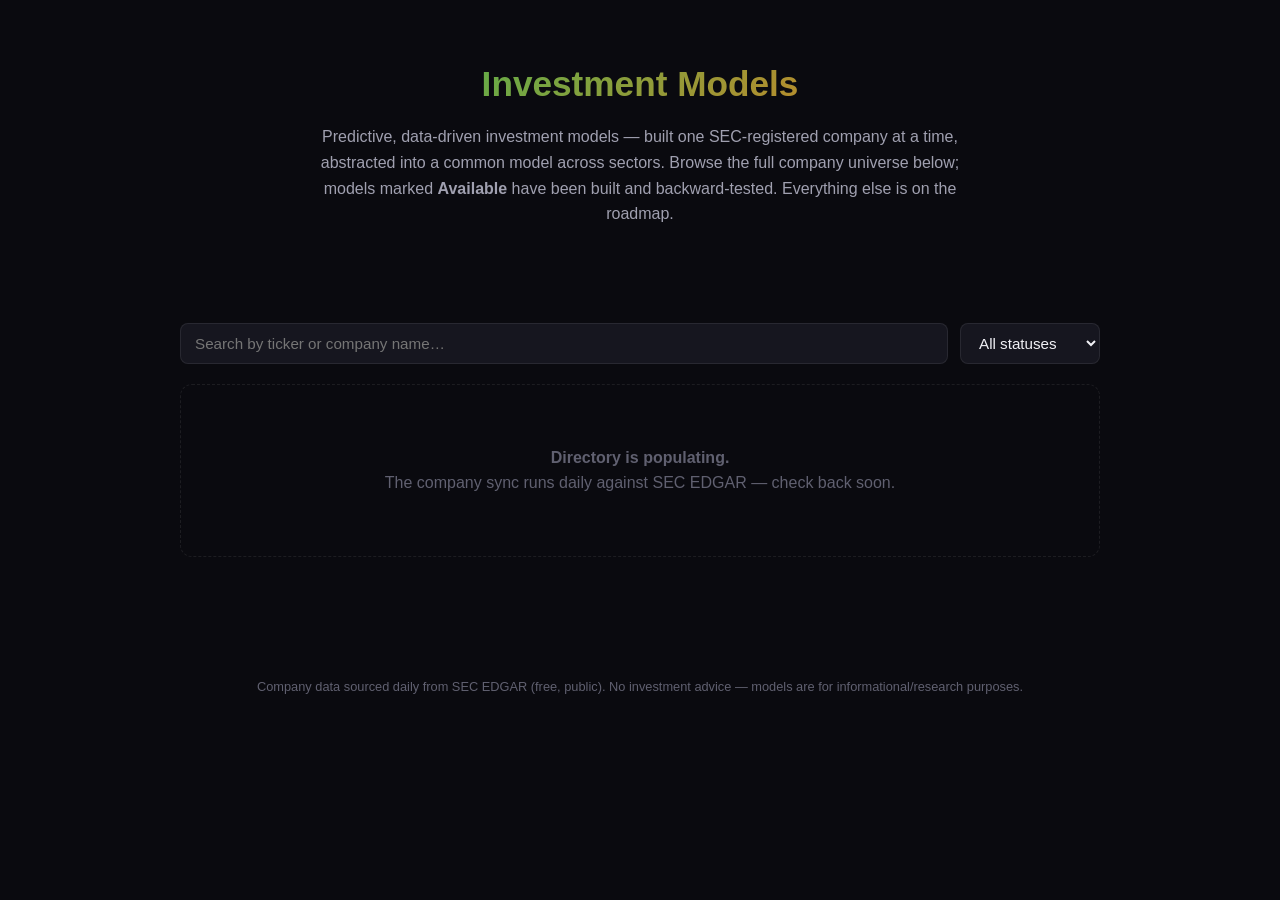
==== index.html @ e5c44fa7 "Add teaser directory page Searchable/filterable table of SEC-registered companies from data/companie" ====
<!DOCTYPE html>
<html lang="en">
<head>
<meta charset="UTF-8" />
<meta name="viewport" content="width=device-width, initial-scale=1.0" />
<title>Investment Models</title>
<style>
  *, *::before, *::after { margin: 0; padding: 0; box-sizing: border-box; }
  :root {
    --bg-primary: #0a0a0f;
    --bg-card: #16161f;
    --bg-card-hover: #1c1c28;
    --text-primary: #f0f0f5;
    --text-secondary: #a0a0b0;
    --text-muted: #606070;
    --accent: #22c55e;
    --accent-orange: #f97316;
    --border: rgba(255,255,255,0.08);
  }
  body {
    font-family: -apple-system, BlinkMacSystemFont, 'Segoe UI', sans-serif;
    background: var(--bg-primary);
    color: var(--text-primary);
    line-height: 1.6;
  }
  header {
    max-width: 960px;
    margin: 0 auto;
    padding: 56px 20px 32px;
    text-align: center;
  }
  header h1 {
    font-size: 2.2rem;
    background: linear-gradient(135deg, var(--accent), var(--accent-orange));
    -webkit-background-clip: text;
    background-clip: text;
    color: transparent;
    margin-bottom: 12px;
  }
  header p {
    color: var(--text-secondary);
    max-width: 640px;
    margin: 0 auto;
  }
  main { max-width: 960px; margin: 0 auto; padding: 0 20px 80px; }
  .stats {
    display: flex;
    gap: 16px;
    justify-content: center;
    flex-wrap: wrap;
    margin: 32px 0;
  }
  .stat {
    background: var(--bg-card);
    border: 1px solid var(--border);
    border-radius: 10px;
    padding: 16px 24px;
    text-align: center;
    min-width: 140px;
  }
  .stat .n { font-size: 1.6rem; font-weight: 700; }
  .stat .l { color: var(--text-muted); font-size: 0.85rem; }
  .controls {
    display: flex;
    gap: 12px;
    margin-bottom: 20px;
    flex-wrap: wrap;
  }
  input, select {
    background: var(--bg-card);
    border: 1px solid var(--border);
    color: var(--text-primary);
    padding: 10px 14px;
    border-radius: 8px;
    font-size: 0.95rem;
  }
  input { flex: 1; min-width: 200px; }
  table { width: 100%; border-collapse: collapse; }
  th, td {
    text-align: left;
    padding: 12px 14px;
    border-bottom: 1px solid var(--border);
    font-size: 0.9rem;
  }
  th { color: var(--text-muted); font-weight: 600; text-transform: uppercase; font-size: 0.75rem; letter-spacing: 0.03em; }
  tr:hover td { background: var(--bg-card-hover); }
  .badge {
    display: inline-block;
    padding: 3px 10px;
    border-radius: 999px;
    font-size: 0.75rem;
    font-weight: 600;
  }
  .badge.available { background: rgba(34,197,94,0.15); color: var(--accent); }
  .badge.coming_soon { background: rgba(255,255,255,0.08); color: var(--text-muted); }
  .empty-state {
    text-align: center;
    color: var(--text-muted);
    padding: 60px 20px;
    border: 1px dashed var(--border);
    border-radius: 12px;
  }
  .ticker { font-weight: 700; font-family: ui-monospace, monospace; }
  footer {
    text-align: center;
    color: var(--text-muted);
    font-size: 0.8rem;
    padding: 40px 20px;
  }
</style>
</head>
<body>
<header>
  <h1>Investment Models</h1>
  <p>Predictive, data-driven investment models — built one SEC-registered company at a time,
  abstracted into a common model across sectors. Browse the full company universe below; models
  marked <strong>Available</strong> have been built and backward-tested. Everything else is on
  the roadmap.</p>
</header>
<main>
  <div class="stats" id="stats"></div>
  <div class="controls">
    <input type="text" id="search" placeholder="Search by ticker or company name…" />
    <select id="statusFilter">
      <option value="">All statuses</option>
      <option value="available">Available</option>
      <option value="coming_soon">Coming soon</option>
    </select>
  </div>
  <div id="content"></div>
</main>
<footer>
  Company data sourced daily from SEC EDGAR (free, public). No investment advice — models are
  for informational/research purposes.
</footer>
<script>
async function load() {
  const contentEl = document.getElementById('content');
  const statsEl = document.getElementById('stats');
  let data;
  try {
    const res = await fetch('data/companies.json', { cache: 'no-store' });
    if (!res.ok) throw new Error('not found');
    data = await res.json();
  } catch (e) {
    contentEl.innerHTML = `<div class="empty-state">
      <p><strong>Directory is populating.</strong></p>
      <p>The company sync runs daily against SEC EDGAR — check back soon.</p>
    </div>`;
    return;
  }

  const companies = (data.companies || []).filter(c => c.active !== false);
  statsEl.innerHTML = `
    <div class="stat"><div class="n">${companies.length.toLocaleString()}</div><div class="l">Companies tracked</div></div>
    <div class="stat"><div class="n">${data.available_count ?? 0}</div><div class="l">Models available</div></div>
  `;

  function render() {
    const q = document.getElementById('search').value.trim().toLowerCase();
    const status = document.getElementById('statusFilter').value;
    const rows = companies.filter(c => {
      const matchesQ = !q || c.ticker.toLowerCase().includes(q) || (c.name || '').toLowerCase().includes(q);
      const matchesStatus = !status || c.status === status;
      return matchesQ && matchesStatus;
    }).slice(0, 500);

    if (!rows.length) {
      contentEl.innerHTML = '<div class="empty-state">No companies match your search.</div>';
      return;
    }

    contentEl.innerHTML = `<table>
      <thead><tr><th>Ticker</th><th>Company</th><th>Sector (SIC)</th><th>Status</th></tr></thead>
      <tbody>
        ${rows.map(c => `<tr>
          <td class="ticker">${c.ticker}</td>
          <td>${c.name || ''}</td>
          <td>${c.major_group_title || '—'}</td>
          <td><span class="badge ${c.status}">${c.status === 'available' ? 'Available' : 'Coming soon'}</span></td>
        </tr>`).join('')}
      </tbody>
    </table>
    ${companies.length > 500 ? `<p style="color:var(--text-muted);margin-top:12px;font-size:0.85rem;">Showing first 500 matches — refine your search to narrow further.</p>` : ''}`;
  }

  document.getElementById('search').addEventListener('input', render);
  document.getElementById('statusFilter').addEventListener('change', render);
  render();
}
load();
</script>
</body>
</html>
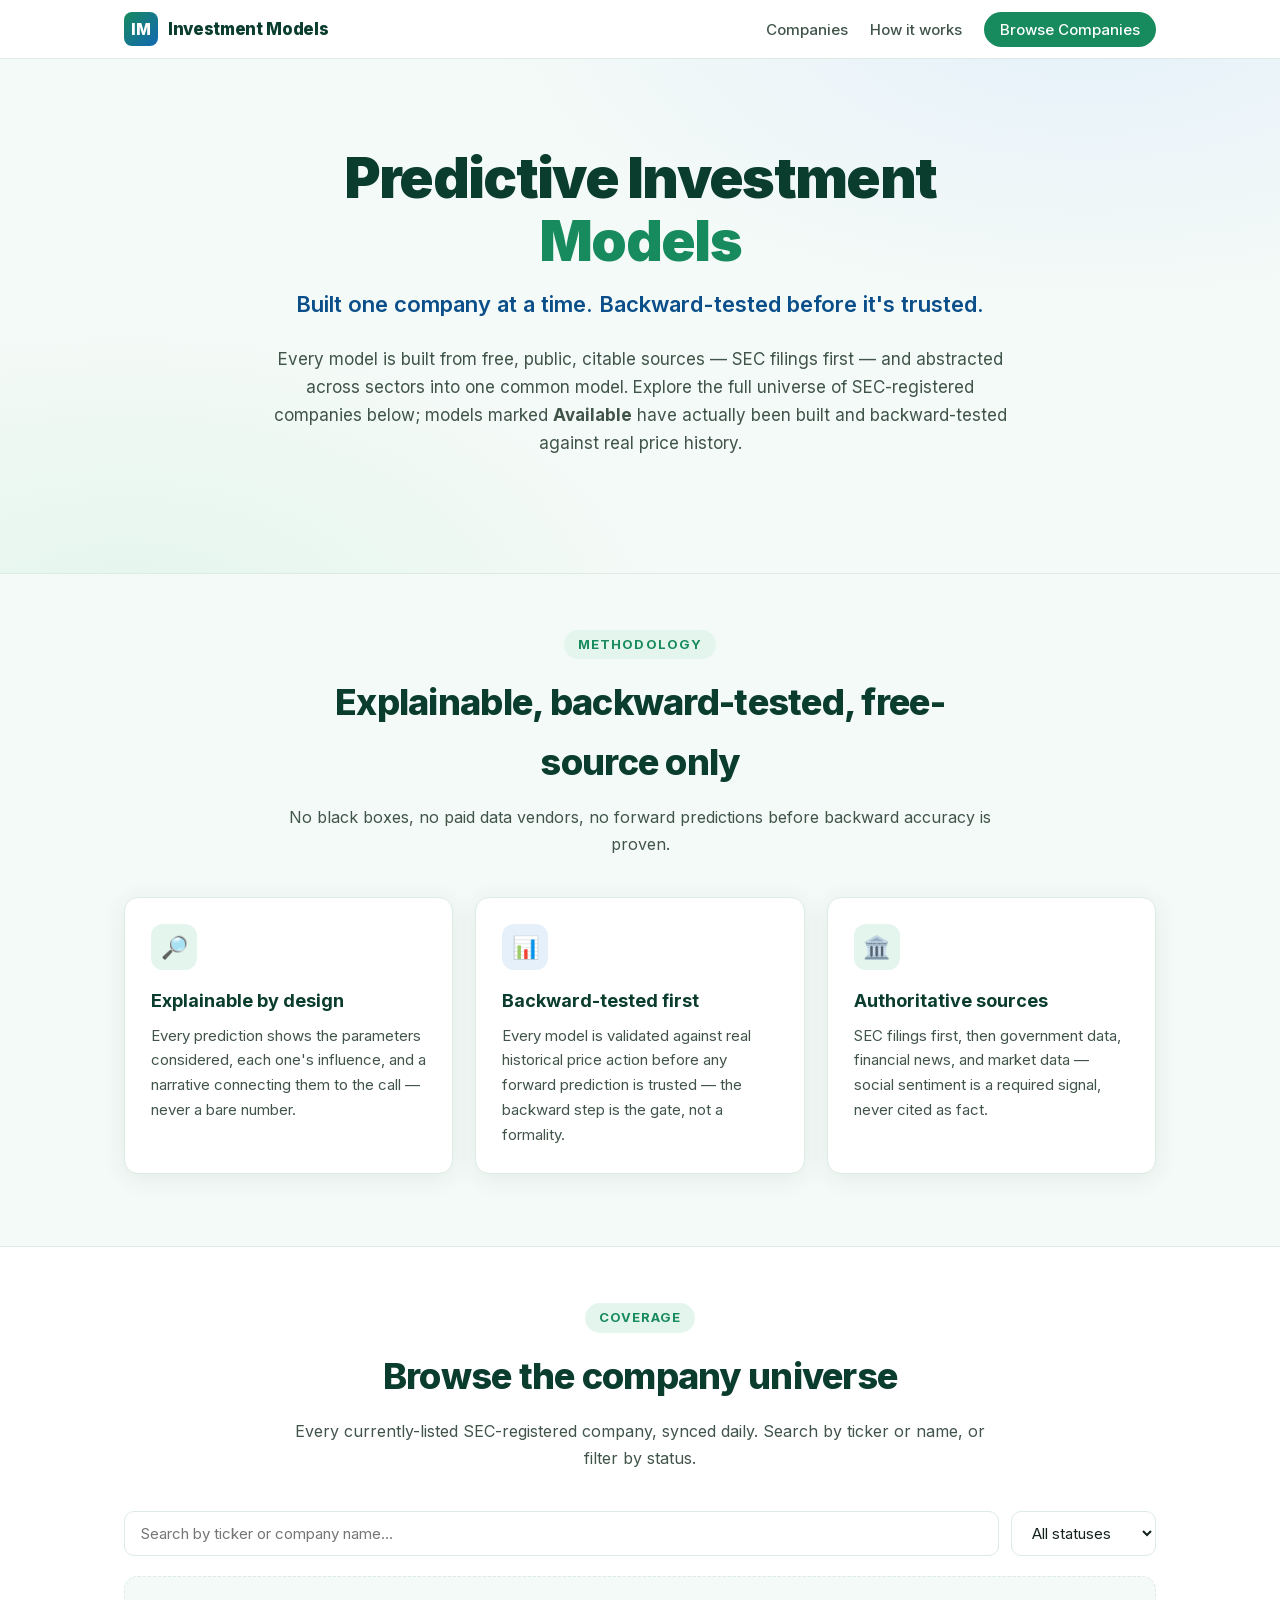
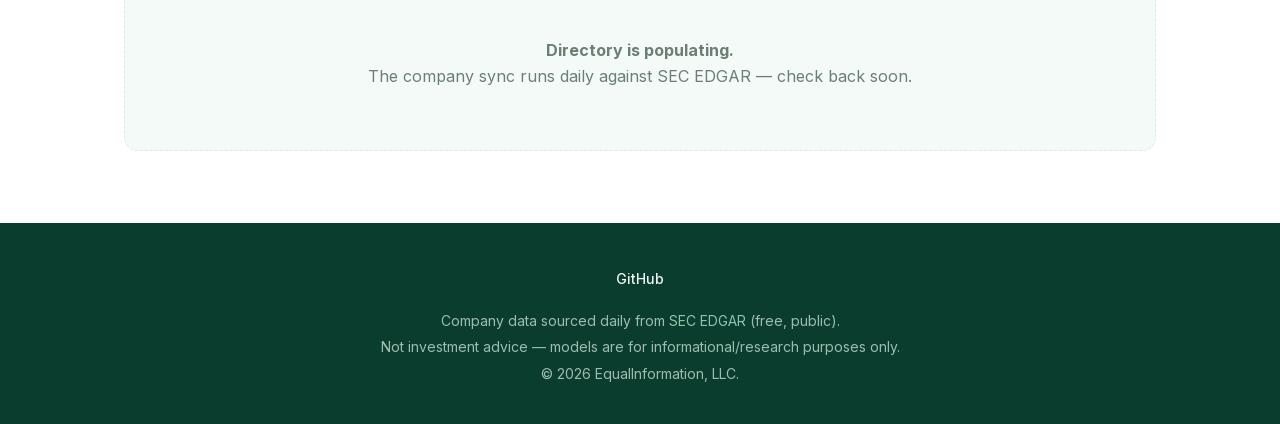
==== commit 8be163f0: "Restyle to match nutrisize.health's design system Same design tokens, nav, hero, card, and footer pa" ====
--- a/index.html
+++ b/index.html
@@ -1,138 +1,102 @@
 <!DOCTYPE html>
 <html lang="en">
 <head>
-<meta charset="UTF-8" />
-<meta name="viewport" content="width=device-width, initial-scale=1.0" />
-<title>Investment Models</title>
-<style>
-  *, *::before, *::after { margin: 0; padding: 0; box-sizing: border-box; }
-  :root {
-    --bg-primary: #0a0a0f;
-    --bg-card: #16161f;
-    --bg-card-hover: #1c1c28;
-    --text-primary: #f0f0f5;
-    --text-secondary: #a0a0b0;
-    --text-muted: #606070;
-    --accent: #22c55e;
-    --accent-orange: #f97316;
-    --border: rgba(255,255,255,0.08);
-  }
-  body {
-    font-family: -apple-system, BlinkMacSystemFont, 'Segoe UI', sans-serif;
-    background: var(--bg-primary);
-    color: var(--text-primary);
-    line-height: 1.6;
-  }
-  header {
-    max-width: 960px;
-    margin: 0 auto;
-    padding: 56px 20px 32px;
-    text-align: center;
-  }
-  header h1 {
-    font-size: 2.2rem;
-    background: linear-gradient(135deg, var(--accent), var(--accent-orange));
-    -webkit-background-clip: text;
-    background-clip: text;
-    color: transparent;
-    margin-bottom: 12px;
-  }
-  header p {
-    color: var(--text-secondary);
-    max-width: 640px;
-    margin: 0 auto;
-  }
-  main { max-width: 960px; margin: 0 auto; padding: 0 20px 80px; }
-  .stats {
-    display: flex;
-    gap: 16px;
-    justify-content: center;
-    flex-wrap: wrap;
-    margin: 32px 0;
-  }
-  .stat {
-    background: var(--bg-card);
-    border: 1px solid var(--border);
-    border-radius: 10px;
-    padding: 16px 24px;
-    text-align: center;
-    min-width: 140px;
-  }
-  .stat .n { font-size: 1.6rem; font-weight: 700; }
-  .stat .l { color: var(--text-muted); font-size: 0.85rem; }
-  .controls {
-    display: flex;
-    gap: 12px;
-    margin-bottom: 20px;
-    flex-wrap: wrap;
-  }
-  input, select {
-    background: var(--bg-card);
-    border: 1px solid var(--border);
-    color: var(--text-primary);
-    padding: 10px 14px;
-    border-radius: 8px;
-    font-size: 0.95rem;
-  }
-  input { flex: 1; min-width: 200px; }
-  table { width: 100%; border-collapse: collapse; }
-  th, td {
-    text-align: left;
-    padding: 12px 14px;
-    border-bottom: 1px solid var(--border);
-    font-size: 0.9rem;
-  }
-  th { color: var(--text-muted); font-weight: 600; text-transform: uppercase; font-size: 0.75rem; letter-spacing: 0.03em; }
-  tr:hover td { background: var(--bg-card-hover); }
-  .badge {
-    display: inline-block;
-    padding: 3px 10px;
-    border-radius: 999px;
-    font-size: 0.75rem;
-    font-weight: 600;
-  }
-  .badge.available { background: rgba(34,197,94,0.15); color: var(--accent); }
-  .badge.coming_soon { background: rgba(255,255,255,0.08); color: var(--text-muted); }
-  .empty-state {
-    text-align: center;
-    color: var(--text-muted);
-    padding: 60px 20px;
-    border: 1px dashed var(--border);
-    border-radius: 12px;
-  }
-  .ticker { font-weight: 700; font-family: ui-monospace, monospace; }
-  footer {
-    text-align: center;
-    color: var(--text-muted);
-    font-size: 0.8rem;
-    padding: 40px 20px;
-  }
-</style>
+    <meta charset="UTF-8">
+    <meta name="viewport" content="width=device-width, initial-scale=1.0">
+    <title>Investment Models — Predictive, Data-Driven Stock Models</title>
+    <meta name="description" content="Predictive investment models built one SEC-registered company at a time, backward-tested, and abstracted into a common model across every sector. Browse the full company universe.">
+    <meta name="theme-color" content="#0b3d2e">
+    <link rel="stylesheet" href="assets/fonts/inter.css">
+    <link rel="stylesheet" href="assets/css/style.css">
 </head>
 <body>
-<header>
-  <h1>Investment Models</h1>
-  <p>Predictive, data-driven investment models — built one SEC-registered company at a time,
-  abstracted into a common model across sectors. Browse the full company universe below; models
-  marked <strong>Available</strong> have been built and backward-tested. Everything else is on
-  the roadmap.</p>
+
+<nav>
+    <div class="nav-inner">
+        <a href="./" class="nav-logo">
+            <span class="mark">IM</span>
+            Investment Models
+        </a>
+        <ul class="nav-links">
+            <li><a href="#directory">Companies</a></li>
+            <li><a href="#how-it-works">How it works</a></li>
+            <li><a href="#directory" class="nav-cta">Browse Companies</a></li>
+        </ul>
+        <button class="mobile-menu-btn" onclick="document.querySelector('.nav-links').classList.toggle('show')" aria-label="Menu">&#9776;</button>
+    </div>
+</nav>
+
+<header class="hero">
+    <div class="wrap">
+        <h1>Predictive Investment<br><span class="accent">Models</span></h1>
+        <p class="tagline">Built one company at a time. Backward-tested before it's trusted.</p>
+        <p class="lede">Every model is built from free, public, citable sources — SEC filings first —
+        and abstracted across sectors into one common model. Explore the full universe of
+        SEC-registered companies below; models marked <strong>Available</strong> have actually
+        been built and backward-tested against real price history.</p>
+        <div class="stats" id="stats"></div>
+    </div>
 </header>
-<main>
-  <div class="stats" id="stats"></div>
-  <div class="controls">
-    <input type="text" id="search" placeholder="Search by ticker or company name…" />
-    <select id="statusFilter">
-      <option value="">All statuses</option>
-      <option value="available">Available</option>
-      <option value="coming_soon">Coming soon</option>
-    </select>
-  </div>
-  <div id="content"></div>
-</main>
+
+<section id="how-it-works" class="tint">
+    <div class="wrap">
+        <div class="section-head">
+            <span class="kicker">Methodology</span>
+            <h2>Explainable, backward-tested, free-source only</h2>
+            <p>No black boxes, no paid data vendors, no forward predictions before backward accuracy is proven.</p>
+        </div>
+        <div class="grid">
+            <div class="card">
+                <div class="icon">🔎</div>
+                <h3>Explainable by design</h3>
+                <p>Every prediction shows the parameters considered, each one's influence, and a narrative connecting them to the call — never a bare number.</p>
+            </div>
+            <div class="card">
+                <div class="icon blue">📊</div>
+                <h3>Backward-tested first</h3>
+                <p>Every model is validated against real historical price action before any forward prediction is trusted — the backward step is the gate, not a formality.</p>
+            </div>
+            <div class="card">
+                <div class="icon">🏛️</div>
+                <h3>Authoritative sources</h3>
+                <p>SEC filings first, then government data, financial news, and market data — social sentiment is a required signal, never cited as fact.</p>
+            </div>
+        </div>
+    </div>
+</section>
+
+<section id="directory">
+    <div class="wrap">
+        <div class="section-head">
+            <span class="kicker">Coverage</span>
+            <h2>Browse the company universe</h2>
+            <p>Every currently-listed SEC-registered company, synced daily. Search by ticker or name, or filter by status.</p>
+        </div>
+        <div class="directory-controls">
+            <input type="text" id="search" placeholder="Search by ticker or company name…" />
+            <select id="statusFilter">
+                <option value="">All statuses</option>
+                <option value="available">Available</option>
+                <option value="coming_soon">Coming soon</option>
+            </select>
+        </div>
+        <div id="content"></div>
+    </div>
+</section>
+
 <footer>
-  Company data sourced daily from SEC EDGAR (free, public). No investment advice — models are
-  for informational/research purposes.
+    <div class="footer-inner">
+        <ul class="footer-links">
+            <li><a href="https://github.com/bpupadhyaya/investment-models-site">GitHub</a></li>
+        </ul>
+        <p class="footer-copy">
+            Company data sourced daily from <a href="https://www.sec.gov/edgar" target="_blank" rel="noopener">SEC EDGAR</a> (free, public).<br>
+            Not investment advice — models are for informational/research purposes only.<br>
+            &copy; 2026 EqualInformation, LLC.
+        </p>
+    </div>
 </footer>
+
 <script>
 async function load() {
   const contentEl = document.getElementById('content');
@@ -143,6 +107,7 @@
     if (!res.ok) throw new Error('not found');
     data = await res.json();
   } catch (e) {
+    statsEl.innerHTML = '';
     contentEl.innerHTML = `<div class="empty-state">
       <p><strong>Directory is populating.</strong></p>
       <p>The company sync runs daily against SEC EDGAR — check back soon.</p>
@@ -152,25 +117,26 @@
 
   const companies = (data.companies || []).filter(c => c.active !== false);
   statsEl.innerHTML = `
-    <div class="stat"><div class="n">${companies.length.toLocaleString()}</div><div class="l">Companies tracked</div></div>
-    <div class="stat"><div class="n">${data.available_count ?? 0}</div><div class="l">Models available</div></div>
+    <div class="stat"><div class="num">${companies.length.toLocaleString()}</div><div class="label">Companies tracked</div></div>
+    <div class="stat"><div class="num">${data.available_count ?? 0}</div><div class="label">Models available</div></div>
   `;
 
   function render() {
     const q = document.getElementById('search').value.trim().toLowerCase();
     const status = document.getElementById('statusFilter').value;
-    const rows = companies.filter(c => {
+    const filtered = companies.filter(c => {
       const matchesQ = !q || c.ticker.toLowerCase().includes(q) || (c.name || '').toLowerCase().includes(q);
       const matchesStatus = !status || c.status === status;
       return matchesQ && matchesStatus;
-    }).slice(0, 500);
+    });
+    const rows = filtered.slice(0, 500);
 
     if (!rows.length) {
       contentEl.innerHTML = '<div class="empty-state">No companies match your search.</div>';
       return;
     }
 
-    contentEl.innerHTML = `<table>
+    contentEl.innerHTML = `<div class="table-card"><table>
       <thead><tr><th>Ticker</th><th>Company</th><th>Sector (SIC)</th><th>Status</th></tr></thead>
       <tbody>
         ${rows.map(c => `<tr>
@@ -180,8 +146,8 @@
           <td><span class="badge ${c.status}">${c.status === 'available' ? 'Available' : 'Coming soon'}</span></td>
         </tr>`).join('')}
       </tbody>
-    </table>
-    ${companies.length > 500 ? `<p style="color:var(--text-muted);margin-top:12px;font-size:0.85rem;">Showing first 500 matches — refine your search to narrow further.</p>` : ''}`;
+    </table></div>
+    ${filtered.length > 500 ? `<p class="table-note">Showing first 500 of ${filtered.length.toLocaleString()} matches — refine your search to narrow further.</p>` : ''}`;
   }
 
   document.getElementById('search').addEventListener('input', render);
--- a/assets/fonts/inter.css
+++ b/assets/fonts/inter.css
@@ -0,0 +1,10 @@
+/* Inter variable font (latin subset) — self-hosted, no third-party requests.
+   Single variable file covers all weights 100–900. */
+@font-face {
+    font-family: 'Inter';
+    font-style: normal;
+    font-weight: 100 900;
+    font-display: swap;
+    src: url(inter-latin-var.woff2) format('woff2');
+    unicode-range: U+0000-00FF, U+0131, U+0152-0153, U+02BB-02BC, U+02C6, U+02DA, U+02DC, U+0304, U+0308, U+0329, U+2000-206F, U+20AC, U+2122, U+2191, U+2193, U+2212, U+2215, U+FEFF, U+FFFD;
+}
--- a/assets/css/style.css
+++ b/assets/css/style.css
@@ -0,0 +1,226 @@
+/* Investment Models — brand stylesheet, same design system as nutrisize.health
+   Palette: clinical blue (trust/data) + traffic-light greens (gains/available) */
+
+:root {
+    --green-900: #0b3d2e;
+    --green-800: #0f5b40;
+    --green-700: #14684c;
+    --green-600: #178a5e;
+    --green-500: #1fa971;
+    --green-100: #e3f5ec;
+    --blue-700: #0b4f8a;
+    --blue-600: #1268b3;
+    --blue-100: #e5f0fa;
+    --amber-500: #d97706;
+    --red-500: #dc2626;
+    --ink: #12211b;
+    --ink-soft: #40544a;
+    --ink-faint: #6b7f74;
+    --paper: #ffffff;
+    --paper-tint: #f4faf7;
+    --line: #dcebe3;
+    --radius: 14px;
+    --shadow: 0 4px 24px rgba(11, 61, 46, 0.08);
+    --maxw: 1080px;
+}
+
+* { margin: 0; padding: 0; box-sizing: border-box; }
+
+html { scroll-behavior: smooth; }
+
+body {
+    font-family: 'Inter', -apple-system, BlinkMacSystemFont, 'Segoe UI', Roboto, sans-serif;
+    color: var(--ink);
+    background: var(--paper);
+    line-height: 1.65;
+    -webkit-font-smoothing: antialiased;
+}
+
+img { max-width: 100%; }
+
+a { color: var(--blue-600); text-decoration: none; }
+a:hover { text-decoration: underline; }
+
+.wrap { max-width: var(--maxw); margin: 0 auto; padding: 0 24px; }
+
+/* ---------- Navigation ---------- */
+nav {
+    position: sticky; top: 0; z-index: 50;
+    background: rgba(255, 255, 255, 0.92);
+    backdrop-filter: blur(10px);
+    border-bottom: 1px solid var(--line);
+}
+.nav-inner {
+    max-width: var(--maxw); margin: 0 auto; padding: 12px 24px;
+    display: flex; align-items: center; gap: 28px;
+}
+.nav-logo {
+    display: flex; align-items: center; gap: 10px;
+    font-weight: 800; font-size: 17px; color: var(--green-900);
+    letter-spacing: -0.02em;
+}
+.nav-logo:hover { text-decoration: none; }
+.nav-logo .mark {
+    width: 34px; height: 34px; border-radius: 8px;
+    background: linear-gradient(135deg, var(--green-600), var(--blue-600));
+    display: flex; align-items: center; justify-content: center;
+    color: #fff; font-weight: 800; font-size: 16px;
+}
+.nav-links {
+    display: flex; gap: 22px; list-style: none; margin-left: auto; align-items: center;
+}
+.nav-links a { color: var(--ink-soft); font-size: 15px; font-weight: 500; }
+.nav-links a:hover { color: var(--green-700); text-decoration: none; }
+.nav-cta {
+    background: var(--green-600); color: #fff !important;
+    padding: 8px 16px; border-radius: 999px; font-weight: 600;
+}
+.nav-cta:hover { background: var(--green-700); }
+.mobile-menu-btn {
+    display: none; margin-left: auto; background: none; border: none;
+    font-size: 24px; color: var(--green-900); cursor: pointer;
+}
+
+/* ---------- Hero ---------- */
+.hero {
+    background:
+        radial-gradient(1000px 500px at 85% -10%, var(--blue-100) 0%, transparent 60%),
+        radial-gradient(900px 500px at 10% 110%, var(--green-100) 0%, transparent 60%),
+        var(--paper-tint);
+    padding: 88px 0 72px;
+    text-align: center;
+}
+.hero h1 {
+    font-size: clamp(34px, 5.5vw, 56px);
+    font-weight: 900; letter-spacing: -0.03em; line-height: 1.12;
+    color: var(--green-900);
+}
+.hero h1 .accent { color: var(--green-600); }
+.hero .tagline {
+    margin-top: 14px; font-size: clamp(17px, 2.4vw, 22px);
+    font-weight: 600; color: var(--blue-700);
+}
+.hero .lede {
+    margin: 22px auto 0; max-width: 760px;
+    font-size: 17px; color: var(--ink-soft);
+}
+
+/* Stats band */
+.stats {
+    display: flex; justify-content: center; gap: 12px; flex-wrap: wrap;
+    margin-top: 44px;
+}
+.stat {
+    background: #fff; border: 1px solid var(--line); border-radius: var(--radius);
+    box-shadow: var(--shadow); padding: 16px 22px; min-width: 150px;
+}
+.stat .num { font-size: 26px; font-weight: 800; color: var(--green-700); letter-spacing: -0.02em; }
+.stat .label { font-size: 13px; color: var(--ink-faint); font-weight: 500; }
+
+/* ---------- Sections ---------- */
+section { padding: 56px 0 72px; }
+section.tint { background: var(--paper-tint); border-top: 1px solid var(--line); border-bottom: 1px solid var(--line); }
+.section-head { text-align: center; max-width: 720px; margin: 0 auto 40px; }
+.section-head .kicker {
+    display: inline-block; font-size: 13px; font-weight: 700; letter-spacing: 0.08em;
+    text-transform: uppercase; color: var(--green-600);
+    background: var(--green-100); border-radius: 999px; padding: 4px 14px; margin-bottom: 14px;
+}
+.section-head h2 { font-size: clamp(26px, 4vw, 36px); font-weight: 800; letter-spacing: -0.02em; color: var(--green-900); }
+.section-head p { margin-top: 12px; color: var(--ink-soft); }
+
+/* Feature grid */
+.grid { display: grid; grid-template-columns: repeat(3, 1fr); gap: 22px; }
+.card {
+    background: #fff; border: 1px solid var(--line); border-radius: var(--radius);
+    box-shadow: var(--shadow); padding: 26px;
+}
+.card .icon {
+    width: 46px; height: 46px; border-radius: 12px; display: flex;
+    align-items: center; justify-content: center; font-size: 22px;
+    background: var(--green-100); margin-bottom: 16px;
+}
+.card .icon.blue { background: var(--blue-100); }
+.card h3 { font-size: 18px; font-weight: 700; color: var(--green-900); margin-bottom: 8px; }
+.card p { font-size: 15px; color: var(--ink-soft); }
+
+/* ---------- Directory (search + table) ---------- */
+.directory-controls {
+    display: flex; gap: 12px; margin-bottom: 20px; flex-wrap: wrap;
+}
+.directory-controls input, .directory-controls select {
+    background: #fff; border: 1px solid var(--line); color: var(--ink);
+    padding: 11px 16px; border-radius: 10px; font-size: 15px; font-family: inherit;
+}
+.directory-controls input { flex: 1; min-width: 220px; }
+.directory-controls input:focus, .directory-controls select:focus {
+    outline: none; border-color: var(--green-500);
+}
+.table-card {
+    background: #fff; border: 1px solid var(--line); border-radius: var(--radius);
+    box-shadow: var(--shadow); overflow: hidden;
+}
+table { width: 100%; border-collapse: collapse; }
+th, td { text-align: left; padding: 13px 18px; border-bottom: 1px solid var(--line); font-size: 14.5px; }
+th {
+    color: var(--ink-faint); font-weight: 700; text-transform: uppercase;
+    font-size: 12px; letter-spacing: 0.04em; background: var(--paper-tint);
+}
+tbody tr:last-child td { border-bottom: none; }
+tbody tr:hover td { background: var(--paper-tint); }
+.ticker { font-weight: 700; color: var(--green-800); font-family: ui-monospace, 'SF Mono', monospace; }
+.badge {
+    display: inline-block; padding: 3px 12px; border-radius: 999px;
+    font-size: 12.5px; font-weight: 700;
+}
+.badge.available { background: var(--green-100); color: var(--green-700); }
+.badge.coming_soon { background: var(--paper-tint); color: var(--ink-faint); border: 1px solid var(--line); }
+.empty-state {
+    text-align: center; color: var(--ink-faint); padding: 60px 20px;
+    border: 1px dashed var(--line); border-radius: var(--radius); background: var(--paper-tint);
+}
+.table-note { color: var(--ink-faint); margin-top: 12px; font-size: 13.5px; text-align: center; }
+
+/* Buttons */
+.btn {
+    display: inline-block; background: var(--green-600); color: #fff;
+    border-radius: 10px; padding: 12px 24px; font-weight: 700;
+}
+.btn:hover { background: var(--green-700); text-decoration: none; }
+.btn.outline { background: transparent; border: 2px solid var(--green-600); color: var(--green-700); }
+
+/* Notice banner */
+.notice {
+    background: var(--blue-100); border: 1px solid #cbe1f5; border-radius: var(--radius);
+    padding: 18px 22px; margin: 20px 0; color: var(--blue-700); font-size: 15px;
+}
+
+/* ---------- Footer ---------- */
+footer {
+    background: var(--green-900); color: #cfe6db; padding: 44px 0 36px;
+    font-size: 14px;
+}
+.footer-inner { max-width: var(--maxw); margin: 0 auto; padding: 0 24px; text-align: center; }
+.footer-links { list-style: none; display: flex; gap: 22px; justify-content: center; flex-wrap: wrap; margin-bottom: 18px; }
+.footer-links a { color: #eaf7f0; font-weight: 500; }
+.footer-copy { opacity: 0.75; line-height: 1.9; }
+.footer-copy a { color: #bdf0d8; }
+
+/* ---------- Responsive ---------- */
+@media (max-width: 860px) {
+    .grid { grid-template-columns: repeat(2, 1fr); }
+}
+@media (max-width: 768px) {
+    .nav-links {
+        display: none; position: absolute; top: 100%; left: 0; right: 0;
+        background: #fff; border-bottom: 1px solid var(--line);
+        flex-direction: column; padding: 16px 24px; gap: 14px; align-items: flex-start;
+    }
+    .nav-links.show { display: flex; }
+    .mobile-menu-btn { display: block; }
+}
+@media (max-width: 560px) {
+    .grid { grid-template-columns: 1fr; }
+    .hero { padding: 60px 0 52px; }
+    th, td { padding: 10px 12px; font-size: 13px; }
+}
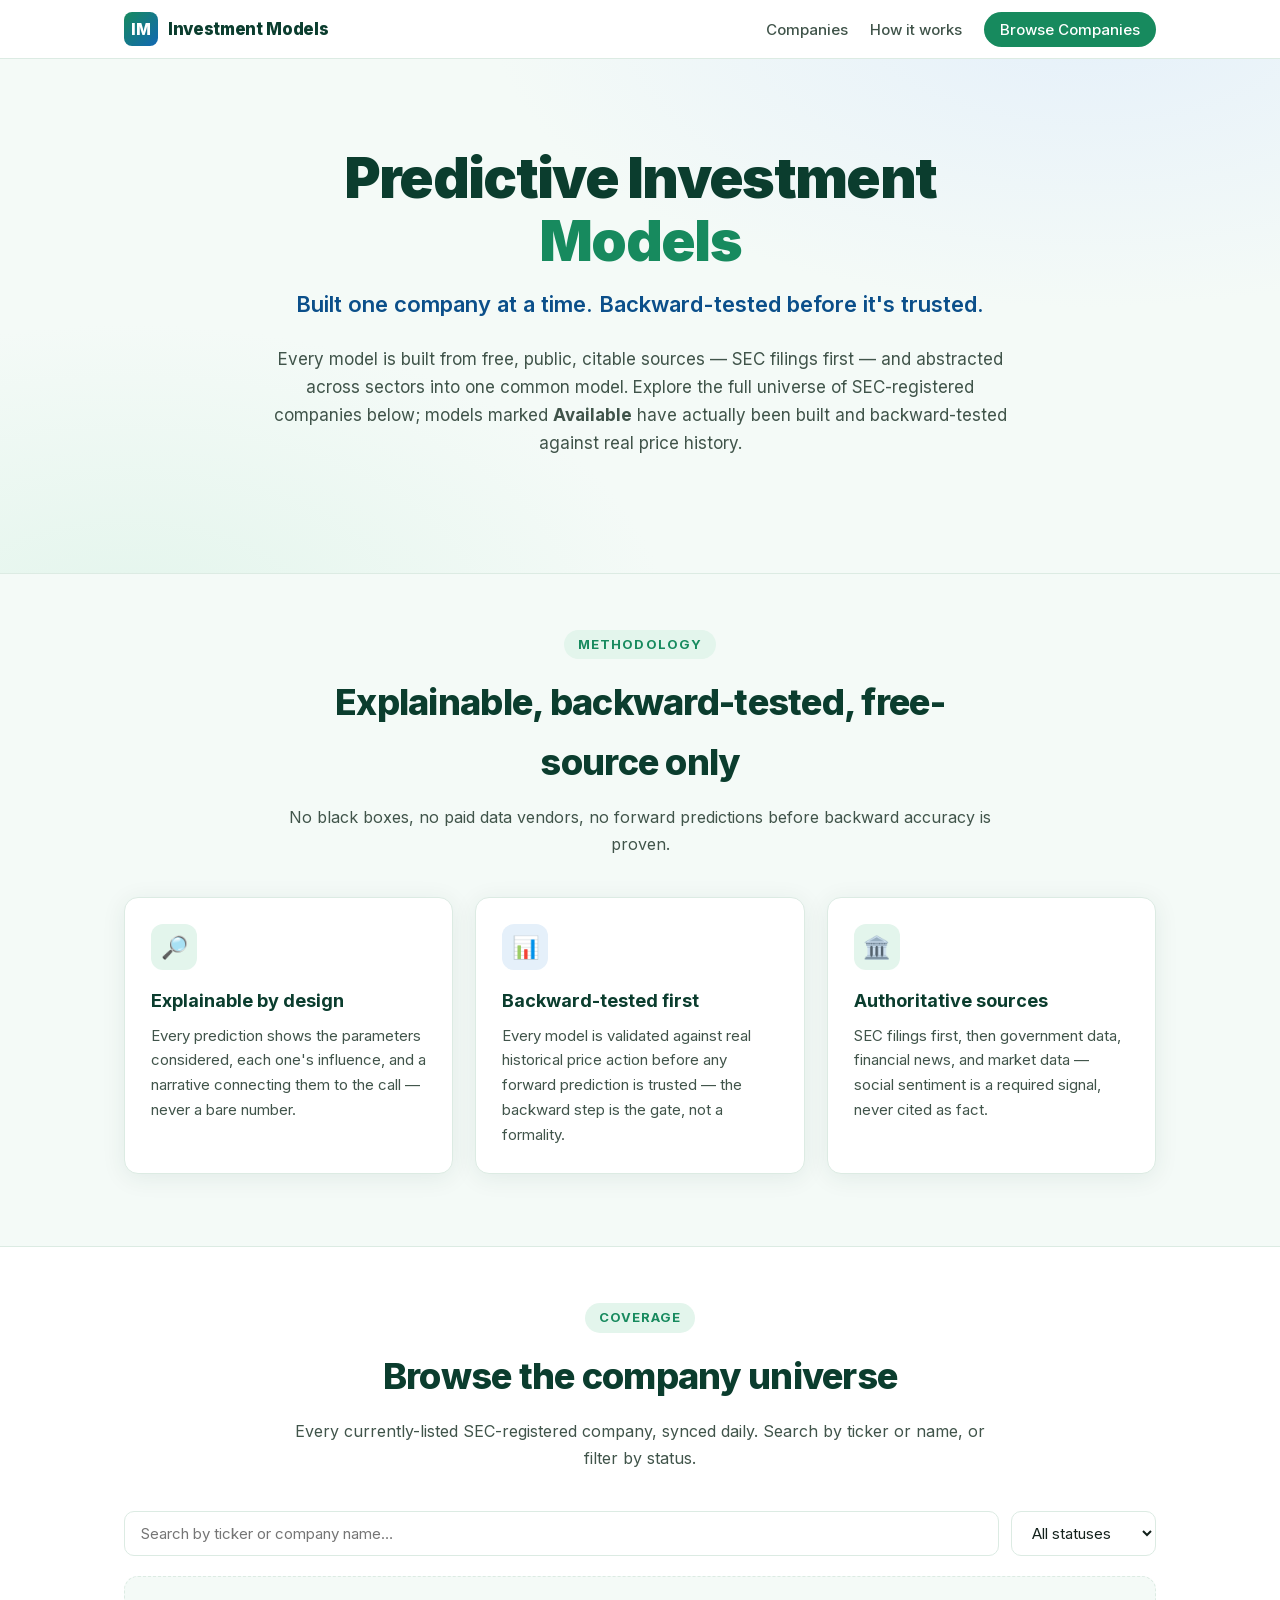
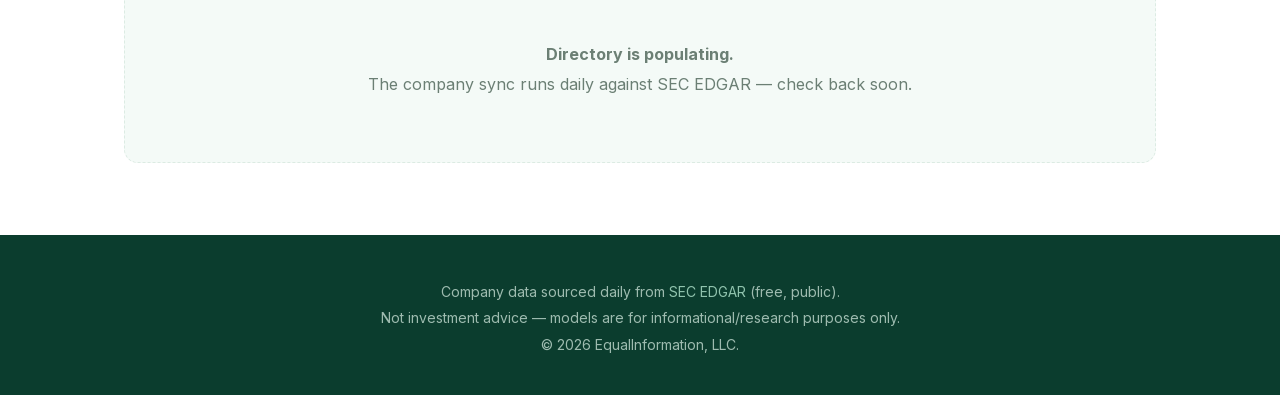
==== commit d35cb37d: "Fix field/format gaps in the directory page; remove footer GitHub link Audited every field the sync " ====
--- a/index.html
+++ b/index.html
@@ -86,9 +86,6 @@
 
 <footer>
     <div class="footer-inner">
-        <ul class="footer-links">
-            <li><a href="https://github.com/bpupadhyaya/investment-models-site">GitHub</a></li>
-        </ul>
         <p class="footer-copy">
             Company data sourced daily from <a href="https://www.sec.gov/edgar" target="_blank" rel="noopener">SEC EDGAR</a> (free, public).<br>
             Not investment advice — models are for informational/research purposes only.<br>
@@ -116,10 +113,36 @@
   }
 
   const companies = (data.companies || []).filter(c => c.active !== false);
+
+  if (!companies.length) {
+    statsEl.innerHTML = '';
+    contentEl.innerHTML = `<div class="empty-state">
+      <p><strong>Directory is populating.</strong></p>
+      <p>The first sync is still resolving companies — check back soon.</p>
+    </div>`;
+    return;
+  }
+
   statsEl.innerHTML = `
     <div class="stat"><div class="num">${companies.length.toLocaleString()}</div><div class="label">Companies tracked</div></div>
     <div class="stat"><div class="num">${data.available_count ?? 0}</div><div class="label">Models available</div></div>
   `;
+
+  const pending = data.still_unresolved || 0;
+  if (pending > 0) {
+    const total = data.total_current_tickers ? data.total_current_tickers.toLocaleString() : '';
+    const note = document.createElement('p');
+    note.className = 'table-note';
+    note.style.marginBottom = '16px';
+    note.textContent = `${companies.length.toLocaleString()} of ${total} SEC-registered companies resolved so far — the rest arrive as the daily sync catches up.`;
+    contentEl.before(note);
+  }
+
+  function escapeHtml(s) {
+    return String(s ?? '').replace(/[&<>"']/g, m => ({
+      '&': '&amp;', '<': '&lt;', '>': '&gt;', '"': '&quot;', "'": '&#39;'
+    }[m]));
+  }
 
   function render() {
     const q = document.getElementById('search').value.trim().toLowerCase();
@@ -137,12 +160,15 @@
     }
 
     contentEl.innerHTML = `<div class="table-card"><table>
-      <thead><tr><th>Ticker</th><th>Company</th><th>Sector (SIC)</th><th>Status</th></tr></thead>
+      <thead><tr><th>Ticker</th><th>Company</th><th>Industry (SIC)</th><th>Status</th></tr></thead>
       <tbody>
         ${rows.map(c => `<tr>
-          <td class="ticker">${c.ticker}</td>
-          <td>${c.name || ''}</td>
-          <td>${c.major_group_title || '—'}</td>
+          <td class="ticker">${escapeHtml(c.ticker)}</td>
+          <td>
+            <span class="company-name">${escapeHtml(c.name || '')}</span>
+            ${c.status === 'available' && c.teaser ? `<span class="teaser-line">${escapeHtml(c.teaser)}</span>` : ''}
+          </td>
+          <td>${escapeHtml(c.sic_description || c.major_group_title || '—')}</td>
           <td><span class="badge ${c.status}">${c.status === 'available' ? 'Available' : 'Coming soon'}</span></td>
         </tr>`).join('')}
       </tbody>
--- a/assets/css/style.css
+++ b/assets/css/style.css
@@ -158,9 +158,9 @@
 }
 .table-card {
     background: #fff; border: 1px solid var(--line); border-radius: var(--radius);
-    box-shadow: var(--shadow); overflow: hidden;
-}
-table { width: 100%; border-collapse: collapse; }
+    box-shadow: var(--shadow); overflow-x: auto;
+}
+table { width: 100%; border-collapse: collapse; min-width: 560px; }
 th, td { text-align: left; padding: 13px 18px; border-bottom: 1px solid var(--line); font-size: 14.5px; }
 th {
     color: var(--ink-faint); font-weight: 700; text-transform: uppercase;
@@ -169,9 +169,11 @@
 tbody tr:last-child td { border-bottom: none; }
 tbody tr:hover td { background: var(--paper-tint); }
 .ticker { font-weight: 700; color: var(--green-800); font-family: ui-monospace, 'SF Mono', monospace; }
+.company-name { color: var(--ink); }
+.teaser-line { display: block; margin-top: 3px; font-size: 12.5px; color: var(--green-700); font-weight: 600; }
 .badge {
     display: inline-block; padding: 3px 12px; border-radius: 999px;
-    font-size: 12.5px; font-weight: 700;
+    font-size: 12.5px; font-weight: 700; white-space: nowrap;
 }
 .badge.available { background: var(--green-100); color: var(--green-700); }
 .badge.coming_soon { background: var(--paper-tint); color: var(--ink-faint); border: 1px solid var(--line); }
@@ -179,6 +181,7 @@
     text-align: center; color: var(--ink-faint); padding: 60px 20px;
     border: 1px dashed var(--line); border-radius: var(--radius); background: var(--paper-tint);
 }
+.empty-state p { margin: 4px 0; }
 .table-note { color: var(--ink-faint); margin-top: 12px; font-size: 13.5px; text-align: center; }
 
 /* Buttons */
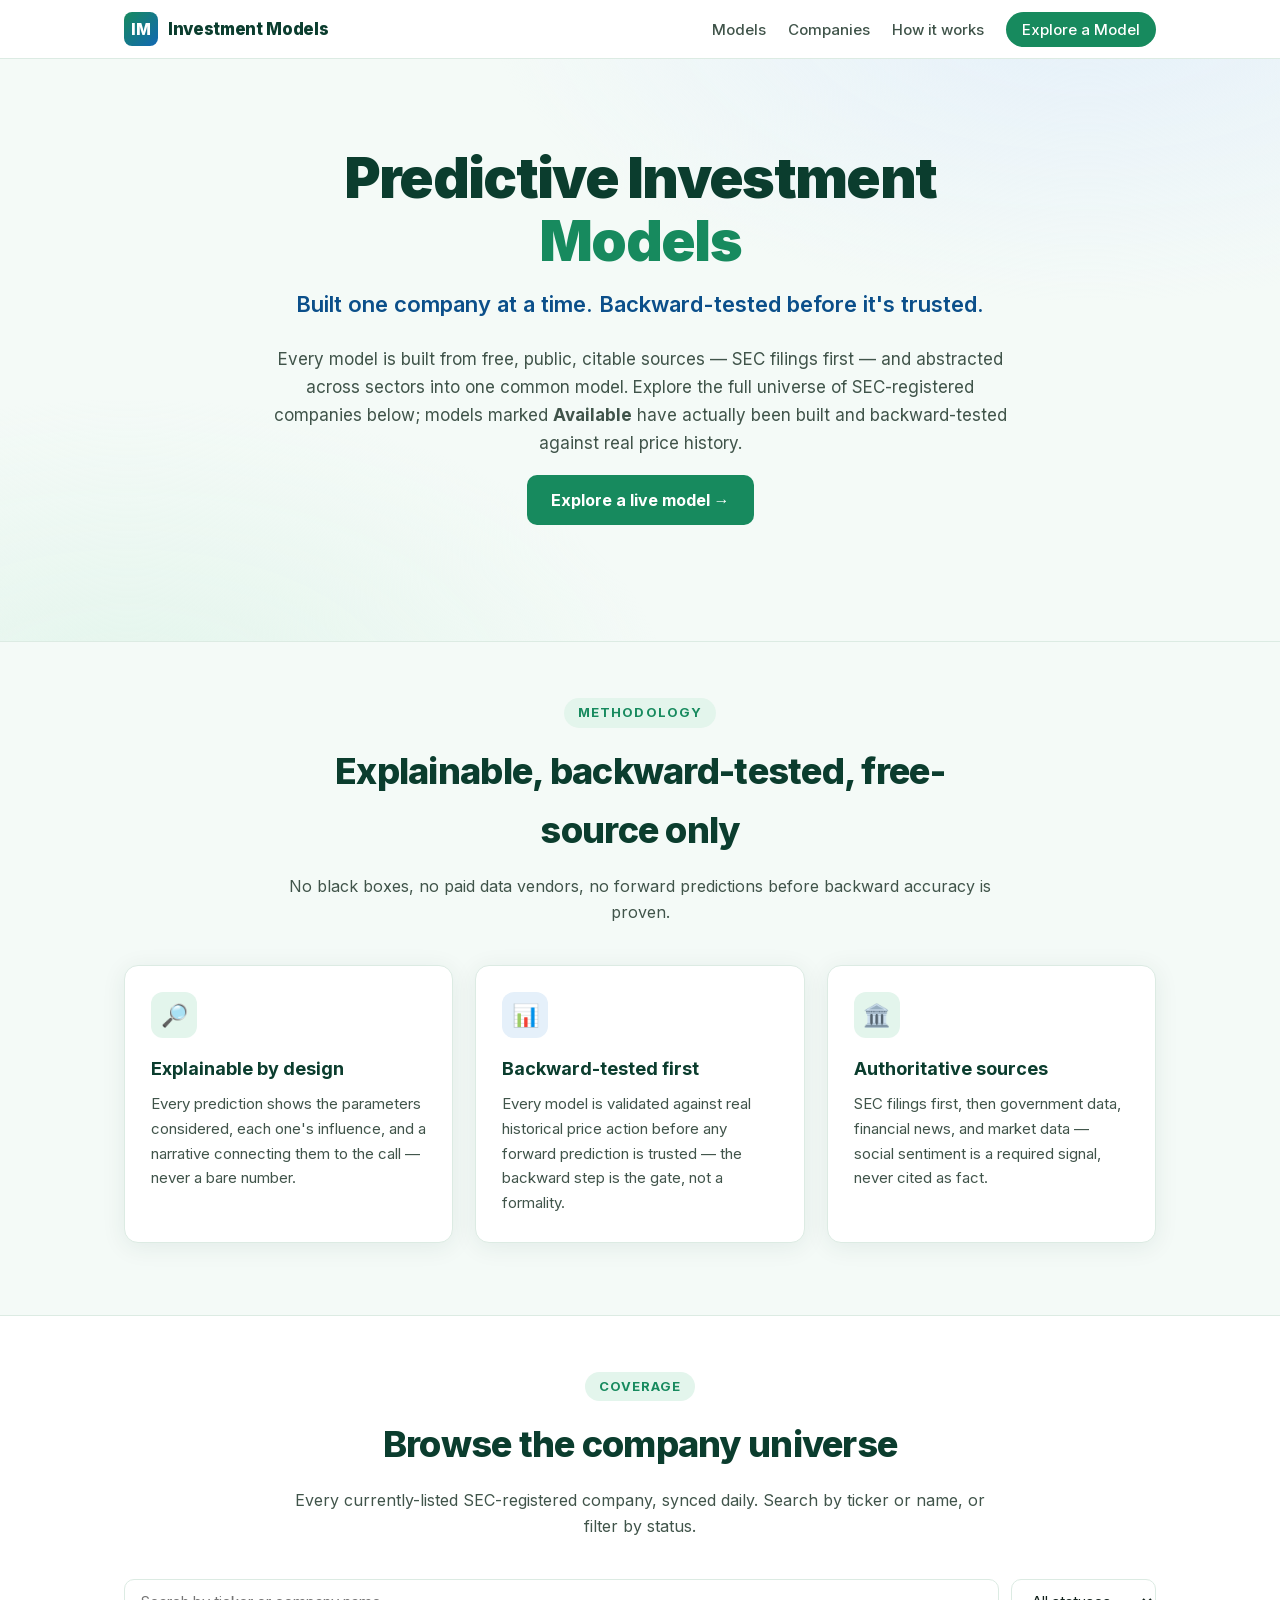
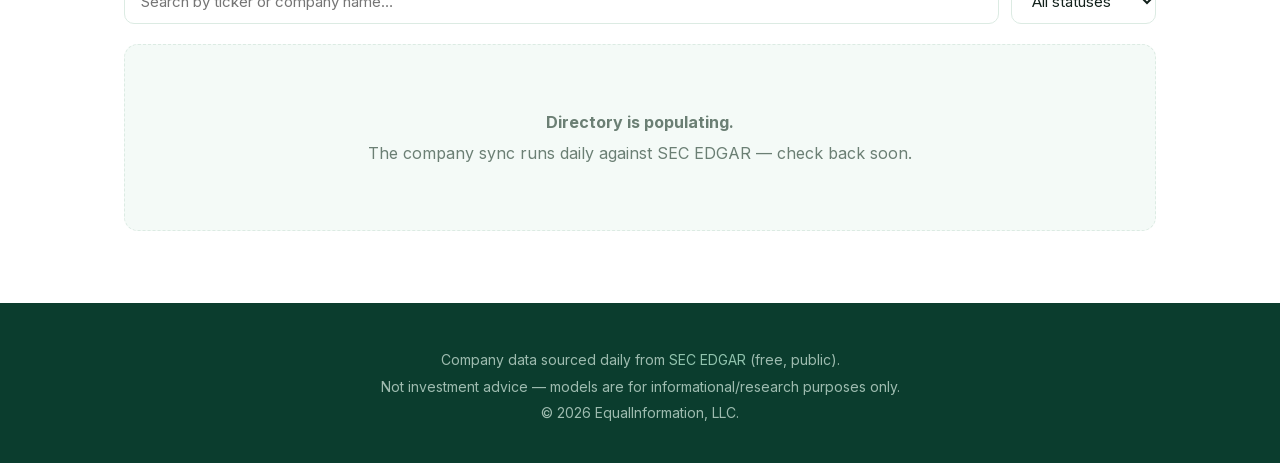
==== commit 3dc25ab5: "Add models hub, future-prediction testing page, and link from main page - models.html: browsable hub" ====
--- a/index.html
+++ b/index.html
@@ -18,9 +18,10 @@
             Investment Models
         </a>
         <ul class="nav-links">
+            <li><a href="models.html">Models</a></li>
             <li><a href="#directory">Companies</a></li>
             <li><a href="#how-it-works">How it works</a></li>
-            <li><a href="#directory" class="nav-cta">Browse Companies</a></li>
+            <li><a href="models.html" class="nav-cta">Explore a Model</a></li>
         </ul>
         <button class="mobile-menu-btn" onclick="document.querySelector('.nav-links').classList.toggle('show')" aria-label="Menu">&#9776;</button>
     </div>
@@ -34,6 +35,9 @@
         and abstracted across sectors into one common model. Explore the full universe of
         SEC-registered companies below; models marked <strong>Available</strong> have actually
         been built and backward-tested against real price history.</p>
+        <p style="margin-top:18px;">
+          <a href="models.html" class="btn">Explore a live model &rarr;</a>
+        </p>
         <div class="stats" id="stats"></div>
     </div>
 </header>
@@ -162,15 +166,21 @@
     contentEl.innerHTML = `<div class="table-card"><table>
       <thead><tr><th>Ticker</th><th>Company</th><th>Industry (SIC)</th><th>Status</th></tr></thead>
       <tbody>
-        ${rows.map(c => `<tr>
+        ${rows.map(c => {
+          const isAvailable = c.status === 'available';
+          const rowAttrs = isAvailable
+            ? `style="cursor:pointer" onclick="location.href='explorer.html?ticker=${encodeURIComponent(c.ticker)}'"`
+            : '';
+          return `<tr ${rowAttrs}>
           <td class="ticker">${escapeHtml(c.ticker)}</td>
           <td>
             <span class="company-name">${escapeHtml(c.name || '')}</span>
-            ${c.status === 'available' && c.teaser ? `<span class="teaser-line">${escapeHtml(c.teaser)}</span>` : ''}
+            ${isAvailable && c.teaser ? `<span class="teaser-line">${escapeHtml(c.teaser)}</span>` : ''}
           </td>
           <td>${escapeHtml(c.sic_description || c.major_group_title || '—')}</td>
-          <td><span class="badge ${c.status}">${c.status === 'available' ? 'Available' : 'Coming soon'}</span></td>
-        </tr>`).join('')}
+          <td><span class="badge ${c.status}">${isAvailable ? 'Available — explore →' : 'Coming soon'}</span></td>
+        </tr>`;
+        }).join('')}
       </tbody>
     </table></div>
     ${filtered.length > 500 ? `<p class="table-note">Showing first 500 of ${filtered.length.toLocaleString()} matches — refine your search to narrow further.</p>` : ''}`;
--- a/assets/css/style.css
+++ b/assets/css/style.css
@@ -198,6 +198,73 @@
     padding: 18px 22px; margin: 20px 0; color: var(--blue-700); font-size: 15px;
 }
 
+/* ---------- Explorer (interactive backward model inquiry) ---------- */
+.explorer-controls {
+    display: flex; gap: 14px; align-items: center; flex-wrap: wrap;
+    background: #fff; border: 1px solid var(--line); border-radius: var(--radius);
+    box-shadow: var(--shadow); padding: 18px 22px; margin-bottom: 24px;
+}
+.explorer-controls label { font-size: 13px; font-weight: 700; color: var(--ink-faint); text-transform: uppercase; letter-spacing: 0.03em; }
+.explorer-controls input[type="range"] { flex: 1; min-width: 200px; accent-color: var(--green-600); }
+.date-readout { font-weight: 800; color: var(--green-800); min-width: 100px; }
+.price-readout { color: var(--ink-soft); font-size: 14px; }
+
+.explorer-grid { display: grid; grid-template-columns: 1.1fr 0.9fr; gap: 22px; align-items: start; }
+@media (max-width: 900px) { .explorer-grid { grid-template-columns: 1fr; } }
+
+.overall-card {
+    background: #fff; border: 1px solid var(--line); border-radius: var(--radius);
+    box-shadow: var(--shadow); padding: 24px; margin-bottom: 18px;
+}
+.overall-card .direction { font-size: 22px; font-weight: 800; letter-spacing: -0.01em; }
+.direction.bullish { color: var(--green-700); }
+.direction.bearish { color: var(--red-500); }
+.direction.neutral { color: var(--ink-faint); }
+.overall-card .score-bar-track {
+    height: 10px; border-radius: 999px; background: var(--paper-tint); margin: 10px 0 6px;
+    overflow: hidden; position: relative;
+}
+.overall-card .score-bar-fill {
+    height: 100%; border-radius: 999px; position: absolute; top: 0;
+    background: linear-gradient(90deg, var(--red-500), var(--paper-tint) 50%, var(--green-600));
+}
+.overall-card .score-marker {
+    position: absolute; top: -3px; width: 4px; height: 16px; background: var(--ink);
+    border-radius: 2px; transform: translateX(-2px);
+}
+
+.factor-card {
+    background: #fff; border: 1px solid var(--line); border-radius: var(--radius);
+    box-shadow: var(--shadow); padding: 20px; margin-bottom: 16px;
+}
+.factor-card .factor-head { display: flex; justify-content: space-between; align-items: baseline; margin-bottom: 6px; }
+.factor-card .factor-name { font-weight: 700; color: var(--green-900); font-size: 15px; }
+.factor-card .factor-weight { font-size: 12px; color: var(--ink-faint); }
+.factor-card .factor-score { font-weight: 800; font-size: 15px; }
+.factor-card .factor-reason { font-size: 14px; color: var(--ink-soft); margin-bottom: 12px; }
+.factor-card .slider-row { display: flex; align-items: center; gap: 10px; }
+.factor-card .slider-row input[type="range"] { flex: 1; accent-color: var(--blue-600); }
+.factor-card .slider-value { font-size: 13px; color: var(--blue-700); font-weight: 600; min-width: 60px; text-align: right; }
+.factor-card .reset-link { font-size: 12px; margin-left: 8px; }
+.factor-card.perturbed { border-color: var(--blue-600); box-shadow: 0 0 0 3px var(--blue-100); }
+
+.outcome-card {
+    background: var(--paper-tint); border: 1px solid var(--line); border-radius: var(--radius);
+    padding: 22px; position: sticky; top: 90px;
+}
+.outcome-card h3 { color: var(--green-900); font-size: 16px; margin-bottom: 10px; }
+.outcome-card .actual-return { font-size: 28px; font-weight: 800; }
+.outcome-card .actual-return.up { color: var(--green-700); }
+.outcome-card .actual-return.down { color: var(--red-500); }
+.outcome-card .verdict { margin-top: 10px; font-size: 14px; font-weight: 600; }
+.outcome-card .verdict.correct { color: var(--green-700); }
+.outcome-card .verdict.wrong { color: var(--red-500); }
+
+.simulation-badge {
+    display: inline-block; background: var(--blue-100); color: var(--blue-700);
+    padding: 4px 12px; border-radius: 999px; font-size: 12.5px; font-weight: 700; margin-top: 10px;
+}
+
 /* ---------- Footer ---------- */
 footer {
     background: var(--green-900); color: #cfe6db; padding: 44px 0 36px;
